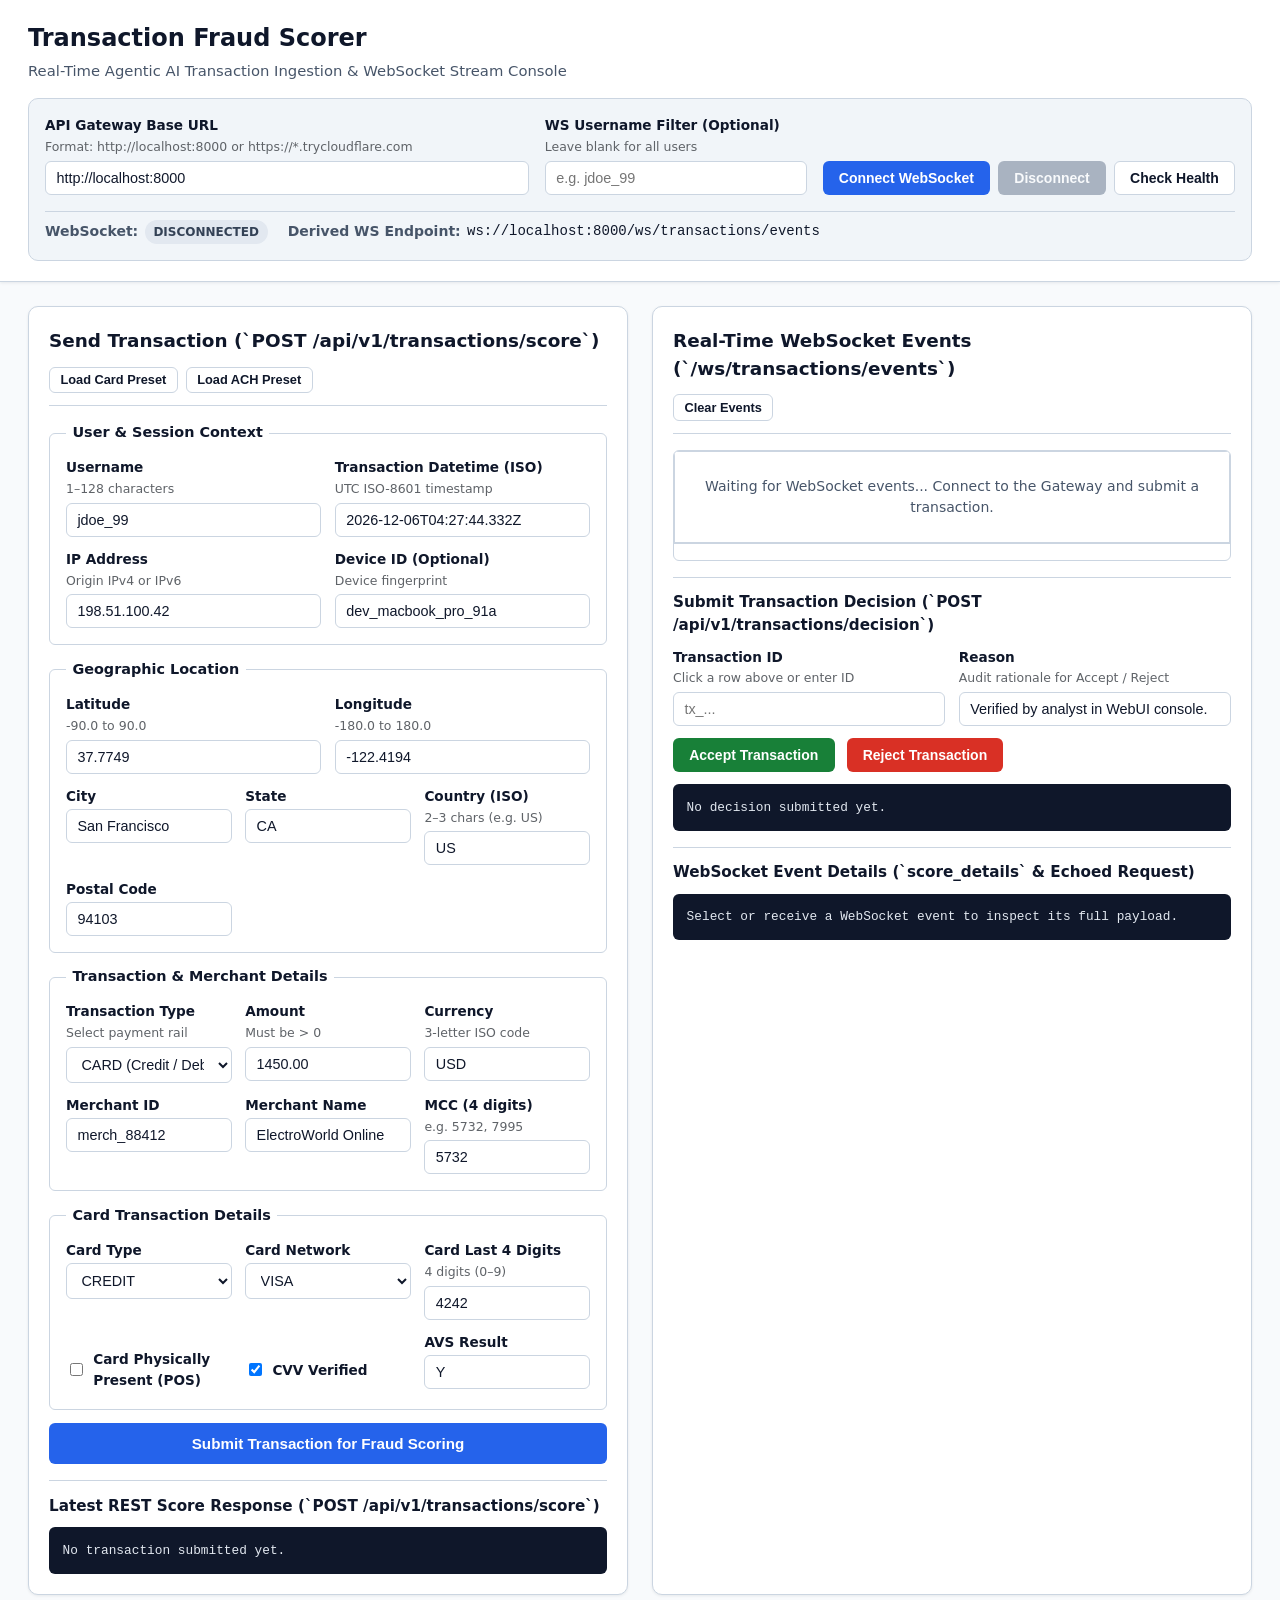
==== src/web_client/static/index.html @ 51cfb52d "Working WebUi" ====
<!DOCTYPE html>
<html lang="en">
<head>
  <meta charset="UTF-8">
  <meta name="viewport" content="width=device-width, initial-scale=1.0">
  <title>Transaction Fraud Scorer — Agentic AI Web Client</title>
  <link rel="stylesheet" href="styles.css">
</head>
<body>
  <header class="app-header">
    <div class="header-brand">
      <h1>Transaction Fraud Scorer</h1>
      <p class="subtitle">Real-Time Agentic AI Transaction Ingestion &amp; WebSocket Stream Console</p>
    </div>

    <section class="gateway-config-bar" aria-label="API Gateway Configuration">
      <div class="field config-url-field">
        <label for="gateway-url">API Gateway Base URL</label>
        <span id="gateway-url-hint" class="hint">Format: http://localhost:8000 or https://*.trycloudflare.com</span>
        <input
          type="url"
          id="gateway-url"
          name="gateway_url"
          required
          value="http://localhost:8000"
          placeholder="https://your-tunnel.trycloudflare.com"
          aria-describedby="gateway-url-hint"
          aria-errormessage="gateway-url-error"
        >
        <div id="gateway-url-error" class="error-msg">
          <span aria-hidden="true">❌</span> Please enter a valid http:// or https:// Gateway URL.
        </div>
      </div>

      <div class="field config-user-field">
        <label for="ws-username-filter">WS Username Filter (Optional)</label>
        <span id="ws-user-hint" class="hint">Leave blank for all users</span>
        <input
          type="text"
          id="ws-username-filter"
          name="ws_username_filter"
          placeholder="e.g. jdoe_99"
          aria-describedby="ws-user-hint"
        >
      </div>

      <div class="config-actions">
        <button type="button" id="btn-connect-ws" class="btn btn-primary">Connect WebSocket</button>
        <button type="button" id="btn-disconnect-ws" class="btn btn-secondary" disabled>Disconnect</button>
        <button type="button" id="btn-check-health" class="btn btn-outline">Check Health</button>
      </div>

      <div class="status-indicators">
        <div class="status-pill">
          <span class="status-label">WebSocket:</span>
          <span id="ws-status-badge" class="badge badge-neutral">Disconnected</span>
        </div>
        <div class="status-pill">
          <span class="status-label">Derived WS Endpoint:</span>
          <code id="derived-ws-url">ws://localhost:8000/ws/transactions/events</code>
        </div>
        <div id="health-status-text" class="health-status-text" aria-live="polite"></div>
      </div>
    </section>
  </header>

  <main class="main-grid">
    <!-- Left Column: REST Transaction Ingestion Form -->
    <section class="panel form-panel" aria-labelledby="ingest-heading">
      <div class="panel-header">
        <h2 id="ingest-heading">Send Transaction (`POST /api/v1/transactions/score`)</h2>
        <div class="preset-buttons">
          <button type="button" id="btn-preset-card" class="btn btn-sm btn-outline">Load Card Preset</button>
          <button type="button" id="btn-preset-ach" class="btn btn-sm btn-outline">Load ACH Preset</button>
        </div>
      </div>

      <form id="transaction-form">
        <fieldset class="fieldset-group">
          <legend>User &amp; Session Context</legend>
          <div class="form-row">
            <div class="field">
              <label for="tx-username">Username</label>
              <span id="tx-username-hint" class="hint">1–128 characters</span>
              <input
                type="text"
                id="tx-username"
                name="username"
                required
                minlength="1"
                maxlength="128"
                value="jdoe_99"
                aria-describedby="tx-username-hint"
                aria-errormessage="tx-username-error"
              >
              <div id="tx-username-error" class="error-msg">
                <span aria-hidden="true">❌</span> Username is required.
              </div>
            </div>

            <div class="field">
              <label for="tx-datetime">Transaction Datetime (ISO)</label>
              <span id="tx-datetime-hint" class="hint">UTC ISO-8601 timestamp</span>
              <input
                type="text"
                id="tx-datetime"
                name="datetime"
                required
                aria-describedby="tx-datetime-hint"
                aria-errormessage="tx-datetime-error"
              >
              <div id="tx-datetime-error" class="error-msg">
                <span aria-hidden="true">❌</span> Valid ISO datetime required.
              </div>
            </div>
          </div>

          <div class="form-row">
            <div class="field">
              <label for="tx-ip">IP Address</label>
              <span id="tx-ip-hint" class="hint">Origin IPv4 or IPv6</span>
              <input
                type="text"
                id="tx-ip"
                name="ip"
                required
                value="198.51.100.42"
                aria-describedby="tx-ip-hint"
                aria-errormessage="tx-ip-error"
              >
              <div id="tx-ip-error" class="error-msg">
                <span aria-hidden="true">❌</span> IP address is required.
              </div>
            </div>

            <div class="field">
              <label for="tx-device-id">Device ID (Optional)</label>
              <span id="tx-device-hint" class="hint">Device fingerprint</span>
              <input
                type="text"
                id="tx-device-id"
                name="device_id"
                value="dev_macbook_pro_91a"
                aria-describedby="tx-device-hint"
              >
            </div>
          </div>
        </fieldset>

        <fieldset class="fieldset-group">
          <legend>Geographic Location</legend>
          <div class="form-row">
            <div class="field">
              <label for="loc-latitude">Latitude</label>
              <span id="loc-lat-hint" class="hint">-90.0 to 90.0</span>
              <input
                type="number"
                id="loc-latitude"
                name="latitude"
                step="any"
                min="-90"
                max="90"
                required
                value="37.7749"
                aria-describedby="loc-lat-hint"
                aria-errormessage="loc-lat-error"
              >
              <div id="loc-lat-error" class="error-msg">
                <span aria-hidden="true">❌</span> Latitude must be between -90 and 90.
              </div>
            </div>

            <div class="field">
              <label for="loc-longitude">Longitude</label>
              <span id="loc-lon-hint" class="hint">-180.0 to 180.0</span>
              <input
                type="number"
                id="loc-longitude"
                name="longitude"
                step="any"
                min="-180"
                max="180"
                required
                value="-122.4194"
                aria-describedby="loc-lon-hint"
                aria-errormessage="loc-lon-error"
              >
              <div id="loc-lon-error" class="error-msg">
                <span aria-hidden="true">❌</span> Longitude must be between -180 and 180.
              </div>
            </div>
          </div>

          <div class="form-row">
            <div class="field">
              <label for="loc-city">City</label>
              <input type="text" id="loc-city" name="city" value="San Francisco">
            </div>
            <div class="field">
              <label for="loc-state">State</label>
              <input type="text" id="loc-state" name="state" value="CA">
            </div>
            <div class="field">
              <label for="loc-country">Country (ISO)</label>
              <span id="loc-country-hint" class="hint">2–3 chars (e.g. US)</span>
              <input
                type="text"
                id="loc-country"
                name="country"
                required
                minlength="2"
                maxlength="3"
                value="US"
                aria-describedby="loc-country-hint"
                aria-errormessage="loc-country-error"
              >
              <div id="loc-country-error" class="error-msg">
                <span aria-hidden="true">❌</span> 2–3 character country code required.
              </div>
            </div>
            <div class="field">
              <label for="loc-postal">Postal Code</label>
              <input type="text" id="loc-postal" name="postal_code" value="94103">
            </div>
          </div>
        </fieldset>

        <fieldset class="fieldset-group">
          <legend>Transaction &amp; Merchant Details</legend>
          <div class="form-row">
            <div class="field">
              <label for="tx-type">Transaction Type</label>
              <span id="tx-type-hint" class="hint">Select payment rail</span>
              <select id="tx-type" name="transaction_type" aria-describedby="tx-type-hint">
                <option value="CARD" selected>CARD (Credit / Debit / Prepaid)</option>
                <option value="ACH">ACH (Bank Transfer)</option>
              </select>
            </div>

            <div class="field">
              <label for="tx-amount">Amount</label>
              <span id="tx-amount-hint" class="hint">Must be &gt; 0</span>
              <input
                type="number"
                id="tx-amount"
                name="amount"
                step="0.01"
                min="0.01"
                required
                value="1450.00"
                aria-describedby="tx-amount-hint"
                aria-errormessage="tx-amount-error"
              >
              <div id="tx-amount-error" class="error-msg">
                <span aria-hidden="true">❌</span> Enter a positive transaction amount.
              </div>
            </div>

            <div class="field">
              <label for="tx-currency">Currency</label>
              <span id="tx-currency-hint" class="hint">3-letter ISO code</span>
              <input
                type="text"
                id="tx-currency"
                name="currency"
                required
                minlength="3"
                maxlength="3"
                value="USD"
                aria-describedby="tx-currency-hint"
                aria-errormessage="tx-currency-error"
              >
              <div id="tx-currency-error" class="error-msg">
                <span aria-hidden="true">❌</span> 3-letter currency code required.
              </div>
            </div>
          </div>

          <div class="form-row">
            <div class="field">
              <label for="merch-id">Merchant ID</label>
              <input type="text" id="merch-id" name="merchant_id" required value="merch_88412">
            </div>
            <div class="field">
              <label for="merch-name">Merchant Name</label>
              <input type="text" id="merch-name" name="merchant_name" required value="ElectroWorld Online">
            </div>
            <div class="field">
              <label for="merch-mcc">MCC (4 digits)</label>
              <span id="merch-mcc-hint" class="hint">e.g. 5732, 7995</span>
              <input
                type="text"
                id="merch-mcc"
                name="mcc"
                required
                pattern="[0-9]{4}"
                value="5732"
                aria-describedby="merch-mcc-hint"
                aria-errormessage="merch-mcc-error"
              >
              <div id="merch-mcc-error" class="error-msg">
                <span aria-hidden="true">❌</span> MCC must be exactly 4 digits.
              </div>
            </div>
          </div>
        </fieldset>

        <!-- Card Details Sub-Section -->
        <fieldset id="card-details-fieldset" class="fieldset-group rail-fieldset">
          <legend>Card Transaction Details</legend>
          <div class="form-row">
            <div class="field">
              <label for="card-type">Card Type</label>
              <select id="card-type" name="card_type">
                <option value="CREDIT" selected>CREDIT</option>
                <option value="DEBIT">DEBIT</option>
                <option value="PREPAID">PREPAID</option>
              </select>
            </div>
            <div class="field">
              <label for="card-network">Card Network</label>
              <select id="card-network" name="card_network">
                <option value="VISA" selected>VISA</option>
                <option value="MASTERCARD">MASTERCARD</option>
                <option value="AMEX">AMEX</option>
                <option value="DISCOVER">DISCOVER</option>
                <option value="OTHER">OTHER</option>
              </select>
            </div>
            <div class="field">
              <label for="card-last-four">Card Last 4 Digits</label>
              <span id="card-last4-hint" class="hint">4 digits (0–9)</span>
              <input
                type="text"
                id="card-last-four"
                name="card_last_four"
                pattern="[0-9]{4}"
                value="4242"
                aria-describedby="card-last4-hint"
                aria-errormessage="card-last4-error"
              >
              <div id="card-last4-error" class="error-msg">
                <span aria-hidden="true">❌</span> Must be 4 digits.
              </div>
            </div>
          </div>
          <div class="form-row">
            <div class="field checkbox-field">
              <label>
                <input type="checkbox" id="card-present" name="is_card_present">
                Card Physically Present (POS)
              </label>
            </div>
            <div class="field checkbox-field">
              <label>
                <input type="checkbox" id="card-cvv" name="cvv_verified" checked>
                CVV Verified
              </label>
            </div>
            <div class="field">
              <label for="card-avs">AVS Result</label>
              <input type="text" id="card-avs" name="avs_result" value="Y" maxlength="4">
            </div>
          </div>
        </fieldset>

        <!-- ACH Details Sub-Section -->
        <fieldset id="ach-details-fieldset" class="fieldset-group rail-fieldset hidden">
          <legend>ACH Bank Transfer Details</legend>
          <div class="form-row">
            <div class="field">
              <label for="ach-routing">ABA Routing Number</label>
              <span id="ach-routing-hint" class="hint">9 digits</span>
              <input
                type="text"
                id="ach-routing"
                name="routing_number"
                pattern="[0-9]{9}"
                value="021000021"
                aria-describedby="ach-routing-hint"
                aria-errormessage="ach-routing-error"
              >
              <div id="ach-routing-error" class="error-msg">
                <span aria-hidden="true">❌</span> Must be a 9-digit routing number.
              </div>
            </div>
            <div class="field">
              <label for="ach-last-four">Account Last 4 Digits</label>
              <span id="ach-last4-hint" class="hint">4 digits</span>
              <input
                type="text"
                id="ach-last-four"
                name="account_last_four"
                pattern="[0-9]{4}"
                value="9876"
                aria-describedby="ach-last4-hint"
                aria-errormessage="ach-last4-error"
              >
              <div id="ach-last4-error" class="error-msg">
                <span aria-hidden="true">❌</span> Must be 4 digits.
              </div>
            </div>
            <div class="field">
              <label for="ach-account-type">Account Type</label>
              <select id="ach-account-type" name="account_type">
                <option value="CHECKING" selected>CHECKING</option>
                <option value="SAVINGS">SAVINGS</option>
                <option value="BUSINESS">BUSINESS</option>
              </select>
            </div>
          </div>
          <div class="form-row">
            <div class="field">
              <label for="ach-sec-code">SEC Code</label>
              <select id="ach-sec-code" name="sec_code">
                <option value="WEB" selected>WEB</option>
                <option value="PPD">PPD</option>
                <option value="CCD">CCD</option>
                <option value="TEL">TEL</option>
              </select>
            </div>
            <div class="field">
              <label for="ach-direction">Direction</label>
              <select id="ach-direction" name="direction">
                <option value="DEBIT" selected>DEBIT</option>
                <option value="CREDIT">CREDIT</option>
              </select>
            </div>
            <div class="field">
              <label for="ach-bank-name">Bank Name</label>
              <input type="text" id="ach-bank-name" name="bank_name" value="Chase Bank">
            </div>
          </div>
        </fieldset>

        <div class="form-actions">
          <button type="submit" id="btn-submit-tx" class="btn btn-primary btn-lg">
            Submit Transaction for Fraud Scoring
          </button>
        </div>
      </form>

      <div class="rest-response-box">
        <h3>Latest REST Score Response (`POST /api/v1/transactions/score`)</h3>
        <pre id="rest-score-output" class="code-output">No transaction submitted yet.</pre>
      </div>
    </section>

    <!-- Right Column: Live WebSocket Event Feed & Analyst Decision Panel -->
    <section class="panel stream-panel" aria-labelledby="ws-stream-heading">
      <div class="panel-header">
        <h2 id="ws-stream-heading">Real-Time WebSocket Events (`/ws/transactions/events`)</h2>
        <button type="button" id="btn-clear-events" class="btn btn-sm btn-outline">Clear Events</button>
      </div>

      <div tabindex="0" role="region" aria-labelledby="ws-table-caption" class="table-wrapper">
        <table id="ws-events-table">
          <caption id="ws-table-caption" class="sr-only">Live transaction score events received over WebSocket</caption>
          <thead>
            <tr>
              <th>Transaction ID</th>
              <th>Username</th>
              <th>Amount</th>
              <th>Score</th>
              <th>Status</th>
              <th>Actions</th>
            </tr>
          </thead>
          <tbody id="ws-events-tbody">
            <tr id="ws-empty-row">
              <td colspan="6" class="empty-cell">
                Waiting for WebSocket events... Connect to the Gateway and submit a transaction.
              </td>
            </tr>
          </tbody>
        </table>
      </div>

      <!-- Analyst Decision Section (`POST /api/v1/transactions/decision`) -->
      <section class="decision-section" aria-labelledby="decision-heading">
        <h3 id="decision-heading">Submit Transaction Decision (`POST /api/v1/transactions/decision`)</h3>
        <form id="decision-form" class="decision-form">
          <div class="form-row">
            <div class="field">
              <label for="decision-tx-id">Transaction ID</label>
              <span id="decision-tx-hint" class="hint">Click a row above or enter ID</span>
              <input
                type="text"
                id="decision-tx-id"
                name="transaction_id"
                required
                placeholder="tx_..."
                aria-describedby="decision-tx-hint"
                aria-errormessage="decision-tx-error"
              >
              <div id="decision-tx-error" class="error-msg">
                <span aria-hidden="true">❌</span> Transaction ID is required.
              </div>
            </div>

            <div class="field">
              <label for="decision-reason">Reason</label>
              <span id="decision-reason-hint" class="hint">Audit rationale for Accept / Reject</span>
              <input
                type="text"
                id="decision-reason"
                name="reason"
                required
                value="Verified by analyst in WebUI console."
                aria-describedby="decision-reason-hint"
                aria-errormessage="decision-reason-error"
              >
              <div id="decision-reason-error" class="error-msg">
                <span aria-hidden="true">❌</span> Reason is required.
              </div>
            </div>
          </div>

          <div class="decision-buttons">
            <button type="button" id="btn-accept-tx" class="btn btn-success">Accept Transaction</button>
            <button type="button" id="btn-reject-tx" class="btn btn-danger">Reject Transaction</button>
          </div>
        </form>
        <pre id="decision-response-output" class="code-output">No decision submitted yet.</pre>
      </section>

      <!-- Selected Event Details Inspector -->
      <section class="inspector-section" aria-labelledby="inspector-heading">
        <h3 id="inspector-heading">WebSocket Event Details (`score_details` &amp; Echoed Request)</h3>
        <pre id="ws-event-inspector" class="code-output">Select or receive a WebSocket event to inspect its full payload.</pre>
      </section>
    </section>
  </main>

  <script src="app.js" defer></script>
</body>
</html>
---- src/web_client/static/styles.css ----
:root {
  --bg-page: #f8fafc;
  --bg-panel: #ffffff;
  --bg-code: #0f172a;
  --text-primary: #0f172a;
  --text-secondary: #475569;
  --text-muted: #5f6368;
  --border-color: #cbd5e1;
  --accent-primary: #2563eb;
  --accent-primary-hover: #1d4ed8;
  --color-success: #188038;
  --color-success-bg: #e6f4ea;
  --color-warning: #b06000;
  --color-warning-bg: #fef7e0;
  --color-danger: #d93025;
  --color-danger-bg: #fce8e6;
  --radius-sm: 6px;
  --radius-md: 10px;
  --shadow-sm: 0 1px 3px rgba(15, 23, 42, 0.08);
}

* {
  box-sizing: border-box;
}

body {
  margin: 0;
  font-family: system-ui, -apple-system, BlinkMacSystemFont, "Segoe UI", Roboto, sans-serif;
  background-color: var(--bg-page);
  color: var(--text-primary);
  line-height: 1.5;
}

.sr-only {
  position: absolute;
  width: 1px;
  height: 1px;
  padding: 0;
  margin: -1px;
  overflow: hidden;
  clip: rect(0, 0, 0, 0);
  border: 0;
}

.hidden {
  display: none !important;
}

/* Header & Gateway Config Bar */
.app-header {
  background: var(--bg-panel);
  border-bottom: 1px solid var(--border-color);
  padding: 1.25rem 1.75rem;
  box-shadow: var(--shadow-sm);
}

.header-brand h1 {
  margin: 0;
  font-size: 1.5rem;
  font-weight: 700;
}

.subtitle {
  margin: 0.25rem 0 1rem;
  color: var(--text-secondary);
  font-size: 0.925rem;
}

.gateway-config-bar {
  display: flex;
  flex-wrap: wrap;
  gap: 1rem;
  align-items: flex-end;
  padding: 1rem;
  background: #f1f5f9;
  border-radius: var(--radius-md);
  border: 1px solid var(--border-color);
}

.config-url-field {
  flex: 2 1 320px;
}

.config-user-field {
  flex: 1 1 180px;
}

.config-actions {
  display: flex;
  gap: 0.5rem;
  flex-wrap: wrap;
}

.status-indicators {
  width: 100%;
  display: flex;
  flex-wrap: wrap;
  gap: 1.25rem;
  align-items: center;
  padding-top: 0.5rem;
  border-top: 1px solid var(--border-color);
  font-size: 0.875rem;
}

.status-pill {
  display: flex;
  align-items: center;
  gap: 0.4rem;
}

.status-label {
  font-weight: 600;
  color: var(--text-secondary);
}

.health-status-text {
  color: var(--text-secondary);
  font-weight: 500;
}

/* Main Grid */
.main-grid {
  display: grid;
  grid-template-columns: repeat(auto-fit, minmax(460px, 1fr));
  gap: 1.5rem;
  padding: 1.5rem 1.75rem;
  max-width: 1680px;
  margin: 0 auto;
}

.panel {
  background: var(--bg-panel);
  border: 1px solid var(--border-color);
  border-radius: var(--radius-md);
  padding: 1.25rem;
  box-shadow: var(--shadow-sm);
  display: flex;
  flex-direction: column;
  gap: 1rem;
}

.panel-header {
  display: flex;
  justify-content: space-between;
  align-items: center;
  flex-wrap: wrap;
  gap: 0.75rem;
  border-bottom: 1px solid var(--border-color);
  padding-bottom: 0.75rem;
}

.panel-header h2 {
  margin: 0;
  font-size: 1.15rem;
}

.preset-buttons {
  display: flex;
  gap: 0.5rem;
}

/* Forms & Validation (:user-invalid / :user-valid) */
.fieldset-group {
  border: 1px solid var(--border-color);
  border-radius: var(--radius-sm);
  padding: 0.85rem 1rem 1rem;
  margin: 0 0 0.85rem;
}

.fieldset-group legend {
  font-weight: 600;
  font-size: 0.9rem;
  padding: 0 0.4rem;
  color: var(--text-primary);
}

.form-row {
  display: grid;
  grid-template-columns: repeat(auto-fit, minmax(150px, 1fr));
  gap: 0.85rem;
  margin-bottom: 0.75rem;
}

.form-row:last-child {
  margin-bottom: 0;
}

.field {
  display: flex;
  flex-direction: column;
}

.field label {
  font-weight: 600;
  font-size: 0.85rem;
  margin-bottom: 0.15rem;
}

.checkbox-field {
  justify-content: center;
  padding-top: 1.1rem;
}

.checkbox-field label {
  display: flex;
  align-items: center;
  gap: 0.45rem;
  cursor: pointer;
}

.hint {
  display: block;
  color: var(--text-muted);
  font-size: 0.78rem;
  margin-bottom: 0.25rem;
}

.error-msg {
  display: none;
  color: var(--color-danger);
  font-size: 0.8rem;
  margin-top: 0.25rem;
}

input[type="text"],
input[type="url"],
input[type="number"],
select {
  padding: 0.5rem 0.65rem;
  border: 1px solid var(--border-color);
  border-radius: var(--radius-sm);
  font-size: 0.9rem;
  background-color: #ffffff;
  color: var(--text-primary);
  transition: border-color 0.15s ease, background-color 0.15s ease;
}

input:focus,
select:focus {
  outline: 2px solid var(--accent-primary);
  outline-offset: 1px;
}

/* Post-interaction validation states per modern-web-guidance (validate-input-after-interaction) */
input:user-invalid,
input.user-invalid-fallback {
  border-color: var(--color-danger);
  background-color: var(--color-danger-bg);
}

input:user-invalid + .error-msg,
input.user-invalid-fallback + .error-msg {
  display: block;
}

input:user-valid,
input.user-valid-fallback {
  border-color: var(--color-success);
}

/* Buttons */
.btn {
  cursor: pointer;
  border-radius: var(--radius-sm);
  font-weight: 600;
  font-size: 0.875rem;
  padding: 0.5rem 0.95rem;
  border: 1px solid transparent;
  transition: background-color 0.15s ease, opacity 0.15s ease;
}

.btn:disabled {
  opacity: 0.5;
  cursor: not-allowed;
}

.btn-primary {
  background-color: var(--accent-primary);
  color: #ffffff;
}

.btn-primary:hover:not(:disabled) {
  background-color: var(--accent-primary-hover);
}

.btn-secondary {
  background-color: #64748b;
  color: #ffffff;
}

.btn-outline {
  background-color: #ffffff;
  border-color: var(--border-color);
  color: var(--text-primary);
}

.btn-outline:hover:not(:disabled) {
  background-color: #f1f5f9;
}

.btn-success {
  background-color: var(--color-success);
  color: #ffffff;
}

.btn-danger {
  background-color: var(--color-danger);
  color: #ffffff;
}

.btn-sm {
  padding: 0.3rem 0.65rem;
  font-size: 0.8rem;
}

.btn-lg {
  width: 100%;
  padding: 0.7rem 1.2rem;
  font-size: 0.95rem;
}

/* Badges */
.badge {
  display: inline-block;
  padding: 0.2rem 0.55rem;
  border-radius: 999px;
  font-size: 0.75rem;
  font-weight: 700;
  text-transform: uppercase;
}

.badge-neutral {
  background-color: #e2e8f0;
  color: #334155;
}

.badge-success {
  background-color: var(--color-success-bg);
  color: var(--color-success);
}

.badge-warning {
  background-color: var(--color-warning-bg);
  color: var(--color-warning);
}

.badge-danger {
  background-color: var(--color-danger-bg);
  color: var(--color-danger);
}

/* Responsive Sticky Table per modern-web-guidance (responsive-table) */
.table-wrapper {
  overflow: auto;
  max-inline-size: 100%;
  max-block-size: min(420px, 65vh);
  container-type: inline-size;
  border: 1px solid var(--border-color);
  border-radius: var(--radius-sm);
}

table {
  width: 100%;
  border-collapse: separate;
  border-spacing: 0;
  font-size: 0.875rem;
}

thead {
  position: sticky;
  inset-block-start: 0;
  z-index: 1;
  background: #f1f5f9;
}

th,
td {
  padding: 0.65rem 0.75rem;
  text-align: left;
  border-bottom: 1px solid var(--border-color);
}

tbody th {
  position: sticky;
  inset-inline-start: 0;
  background: #ffffff;
  font-family: monospace;
  font-weight: 600;
}

tbody tr:hover th,
tbody tr:hover td {
  background-color: #f8fafc;
}

.empty-cell {
  text-align: center;
  color: var(--text-secondary);
  padding: 1.5rem;
}

.row-actions {
  display: flex;
  gap: 0.35rem;
}

@container (width < 600px) {
  table,
  thead,
  tbody,
  tr,
  th,
  td {
    display: block;
  }

  thead {
    display: none;
  }

  tr {
    margin-block-end: 1rem;
    border: 1px solid var(--border-color);
  }

  tbody th {
    position: sticky;
    inset-block-start: 0;
    z-index: 2;
    background: #f1f5f9;
  }

  table {
    --label-2: "Username";
    --label-3: "Amount";
    --label-4: "Score";
    --label-5: "Status";
    --label-6: "Actions";
  }

  td:nth-child(2)::before {
    content: var(--label-2) ": ";
    font-weight: 600;
  }
  td:nth-child(3)::before {
    content: var(--label-3) ": ";
    font-weight: 600;
  }
  td:nth-child(4)::before {
    content: var(--label-4) ": ";
    font-weight: 600;
  }
  td:nth-child(5)::before {
    content: var(--label-5) ": ";
    font-weight: 600;
  }
  td:nth-child(6)::before {
    content: var(--label-6) ": ";
    font-weight: 600;
  }
}

/* Decision & Inspector Sections */
.decision-section,
.inspector-section,
.rest-response-box {
  border-top: 1px solid var(--border-color);
  padding-top: 0.85rem;
}

.decision-section h3,
.inspector-section h3,
.rest-response-box h3 {
  margin: 0 0 0.6rem;
  font-size: 0.95rem;
}

.decision-buttons {
  display: flex;
  gap: 0.75rem;
  margin-bottom: 0.75rem;
}

.code-output {
  background: var(--bg-code);
  color: #e2e8f0;
  padding: 0.85rem;
  border-radius: var(--radius-sm);
  font-family: ui-monospace, SFMono-Regular, Menlo, Monaco, Consolas, monospace;
  font-size: 0.8rem;
  overflow-x: auto;
  max-height: 240px;
  margin: 0;
}
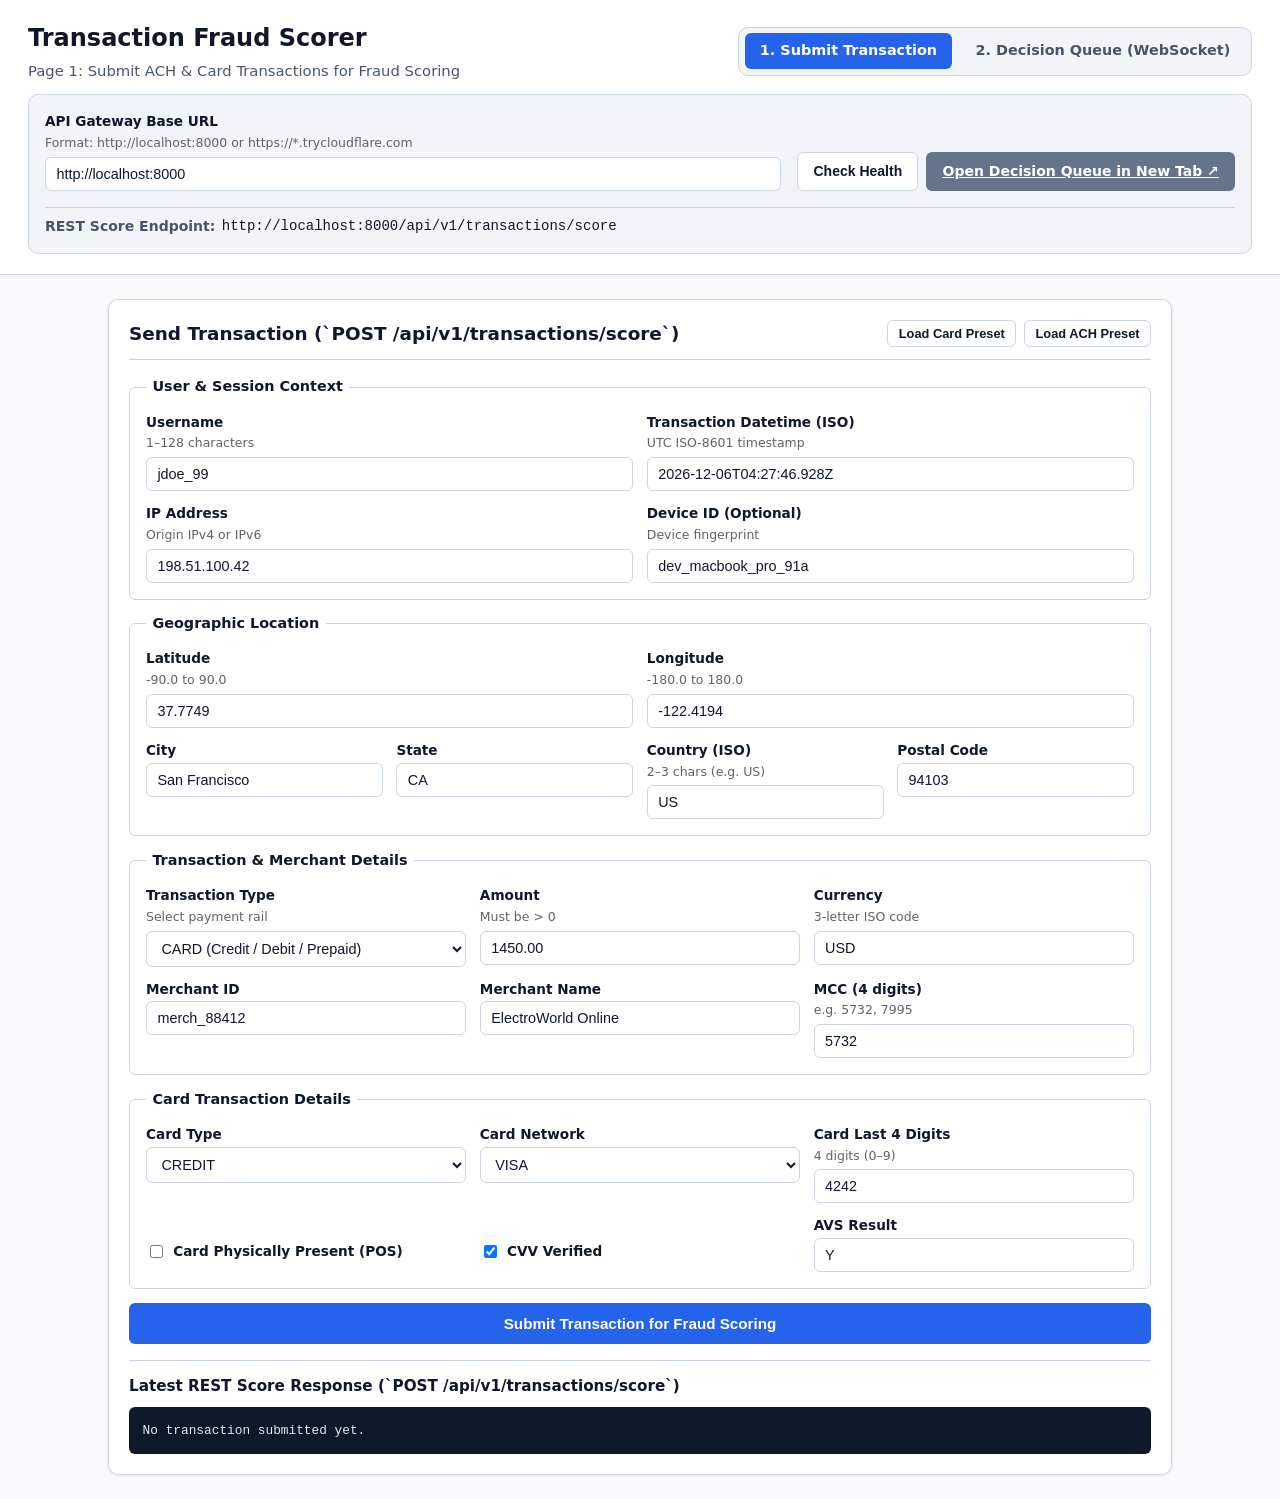
==== commit 610c88c8: "Updated Webclient with Stat/Stop script" ====
--- a/src/web_client/static/index.html
+++ b/src/web_client/static/index.html
@@ -3,14 +3,21 @@
 <head>
   <meta charset="UTF-8">
   <meta name="viewport" content="width=device-width, initial-scale=1.0">
-  <title>Transaction Fraud Scorer — Agentic AI Web Client</title>
+  <title>Submit Transaction — Transaction Fraud Scorer</title>
   <link rel="stylesheet" href="styles.css">
 </head>
 <body>
   <header class="app-header">
-    <div class="header-brand">
-      <h1>Transaction Fraud Scorer</h1>
-      <p class="subtitle">Real-Time Agentic AI Transaction Ingestion &amp; WebSocket Stream Console</p>
+    <div class="header-top-bar">
+      <div class="header-brand">
+        <h1>Transaction Fraud Scorer</h1>
+        <p class="subtitle">Page 1: Submit ACH &amp; Card Transactions for Fraud Scoring</p>
+      </div>
+
+      <nav class="app-nav" aria-label="Primary Navigation">
+        <a href="index.html" class="nav-link active" aria-current="page">1. Submit Transaction</a>
+        <a href="queue.html" class="nav-link">2. Decision Queue (WebSocket)</a>
+      </nav>
     </div>
 
     <section class="gateway-config-bar" aria-label="API Gateway Configuration">
@@ -32,40 +39,24 @@
         </div>
       </div>
 
-      <div class="field config-user-field">
-        <label for="ws-username-filter">WS Username Filter (Optional)</label>
-        <span id="ws-user-hint" class="hint">Leave blank for all users</span>
-        <input
-          type="text"
-          id="ws-username-filter"
-          name="ws_username_filter"
-          placeholder="e.g. jdoe_99"
-          aria-describedby="ws-user-hint"
-        >
-      </div>
-
       <div class="config-actions">
-        <button type="button" id="btn-connect-ws" class="btn btn-primary">Connect WebSocket</button>
-        <button type="button" id="btn-disconnect-ws" class="btn btn-secondary" disabled>Disconnect</button>
         <button type="button" id="btn-check-health" class="btn btn-outline">Check Health</button>
+        <a href="queue.html" target="_blank" rel="noopener" class="btn btn-secondary">
+          Open Decision Queue in New Tab ↗
+        </a>
       </div>
 
       <div class="status-indicators">
         <div class="status-pill">
-          <span class="status-label">WebSocket:</span>
-          <span id="ws-status-badge" class="badge badge-neutral">Disconnected</span>
-        </div>
-        <div class="status-pill">
-          <span class="status-label">Derived WS Endpoint:</span>
-          <code id="derived-ws-url">ws://localhost:8000/ws/transactions/events</code>
+          <span class="status-label">REST Score Endpoint:</span>
+          <code id="derived-score-url">http://localhost:8000/api/v1/transactions/score</code>
         </div>
         <div id="health-status-text" class="health-status-text" aria-live="polite"></div>
       </div>
     </section>
   </header>
 
-  <main class="main-grid">
-    <!-- Left Column: REST Transaction Ingestion Form -->
+  <main class="single-page-container">
     <section class="panel form-panel" aria-labelledby="ingest-heading">
       <div class="panel-header">
         <h2 id="ingest-heading">Send Transaction (`POST /api/v1/transactions/score`)</h2>
@@ -445,91 +436,6 @@
         <pre id="rest-score-output" class="code-output">No transaction submitted yet.</pre>
       </div>
     </section>
-
-    <!-- Right Column: Live WebSocket Event Feed & Analyst Decision Panel -->
-    <section class="panel stream-panel" aria-labelledby="ws-stream-heading">
-      <div class="panel-header">
-        <h2 id="ws-stream-heading">Real-Time WebSocket Events (`/ws/transactions/events`)</h2>
-        <button type="button" id="btn-clear-events" class="btn btn-sm btn-outline">Clear Events</button>
-      </div>
-
-      <div tabindex="0" role="region" aria-labelledby="ws-table-caption" class="table-wrapper">
-        <table id="ws-events-table">
-          <caption id="ws-table-caption" class="sr-only">Live transaction score events received over WebSocket</caption>
-          <thead>
-            <tr>
-              <th>Transaction ID</th>
-              <th>Username</th>
-              <th>Amount</th>
-              <th>Score</th>
-              <th>Status</th>
-              <th>Actions</th>
-            </tr>
-          </thead>
-          <tbody id="ws-events-tbody">
-            <tr id="ws-empty-row">
-              <td colspan="6" class="empty-cell">
-                Waiting for WebSocket events... Connect to the Gateway and submit a transaction.
-              </td>
-            </tr>
-          </tbody>
-        </table>
-      </div>
-
-      <!-- Analyst Decision Section (`POST /api/v1/transactions/decision`) -->
-      <section class="decision-section" aria-labelledby="decision-heading">
-        <h3 id="decision-heading">Submit Transaction Decision (`POST /api/v1/transactions/decision`)</h3>
-        <form id="decision-form" class="decision-form">
-          <div class="form-row">
-            <div class="field">
-              <label for="decision-tx-id">Transaction ID</label>
-              <span id="decision-tx-hint" class="hint">Click a row above or enter ID</span>
-              <input
-                type="text"
-                id="decision-tx-id"
-                name="transaction_id"
-                required
-                placeholder="tx_..."
-                aria-describedby="decision-tx-hint"
-                aria-errormessage="decision-tx-error"
-              >
-              <div id="decision-tx-error" class="error-msg">
-                <span aria-hidden="true">❌</span> Transaction ID is required.
-              </div>
-            </div>
-
-            <div class="field">
-              <label for="decision-reason">Reason</label>
-              <span id="decision-reason-hint" class="hint">Audit rationale for Accept / Reject</span>
-              <input
-                type="text"
-                id="decision-reason"
-                name="reason"
-                required
-                value="Verified by analyst in WebUI console."
-                aria-describedby="decision-reason-hint"
-                aria-errormessage="decision-reason-error"
-              >
-              <div id="decision-reason-error" class="error-msg">
-                <span aria-hidden="true">❌</span> Reason is required.
-              </div>
-            </div>
-          </div>
-
-          <div class="decision-buttons">
-            <button type="button" id="btn-accept-tx" class="btn btn-success">Accept Transaction</button>
-            <button type="button" id="btn-reject-tx" class="btn btn-danger">Reject Transaction</button>
-          </div>
-        </form>
-        <pre id="decision-response-output" class="code-output">No decision submitted yet.</pre>
-      </section>
-
-      <!-- Selected Event Details Inspector -->
-      <section class="inspector-section" aria-labelledby="inspector-heading">
-        <h3 id="inspector-heading">WebSocket Event Details (`score_details` &amp; Echoed Request)</h3>
-        <pre id="ws-event-inspector" class="code-output">Select or receive a WebSocket event to inspect its full payload.</pre>
-      </section>
-    </section>
   </main>
 
   <script src="app.js" defer></script>
--- a/src/web_client/static/styles.css
+++ b/src/web_client/static/styles.css
@@ -54,6 +54,15 @@
   box-shadow: var(--shadow-sm);
 }
 
+.header-top-bar {
+  display: flex;
+  justify-content: space-between;
+  align-items: center;
+  flex-wrap: wrap;
+  gap: 1rem;
+  margin-bottom: 0.75rem;
+}
+
 .header-brand h1 {
   margin: 0;
   font-size: 1.5rem;
@@ -61,9 +70,38 @@
 }
 
 .subtitle {
-  margin: 0.25rem 0 1rem;
+  margin: 0.25rem 0 0;
   color: var(--text-secondary);
   font-size: 0.925rem;
+}
+
+.app-nav {
+  display: flex;
+  gap: 0.5rem;
+  background: #f1f5f9;
+  padding: 0.35rem;
+  border-radius: var(--radius-md);
+  border: 1px solid var(--border-color);
+}
+
+.nav-link {
+  text-decoration: none;
+  color: var(--text-secondary);
+  font-weight: 600;
+  font-size: 0.9rem;
+  padding: 0.45rem 0.95rem;
+  border-radius: var(--radius-sm);
+  transition: background-color 0.15s ease, color 0.15s ease;
+}
+
+.nav-link:hover {
+  color: var(--text-primary);
+  background: #e2e8f0;
+}
+
+.nav-link.active {
+  background: var(--accent-primary);
+  color: #ffffff;
 }
 
 .gateway-config-bar {
@@ -118,7 +156,7 @@
   font-weight: 500;
 }
 
-/* Main Grid */
+/* Main Layout Containers */
 .main-grid {
   display: grid;
   grid-template-columns: repeat(auto-fit, minmax(460px, 1fr));
@@ -126,6 +164,12 @@
   padding: 1.5rem 1.75rem;
   max-width: 1680px;
   margin: 0 auto;
+}
+
+.single-page-container {
+  max-width: 1120px;
+  margin: 0 auto;
+  padding: 1.5rem 1.75rem;
 }
 
 .panel {
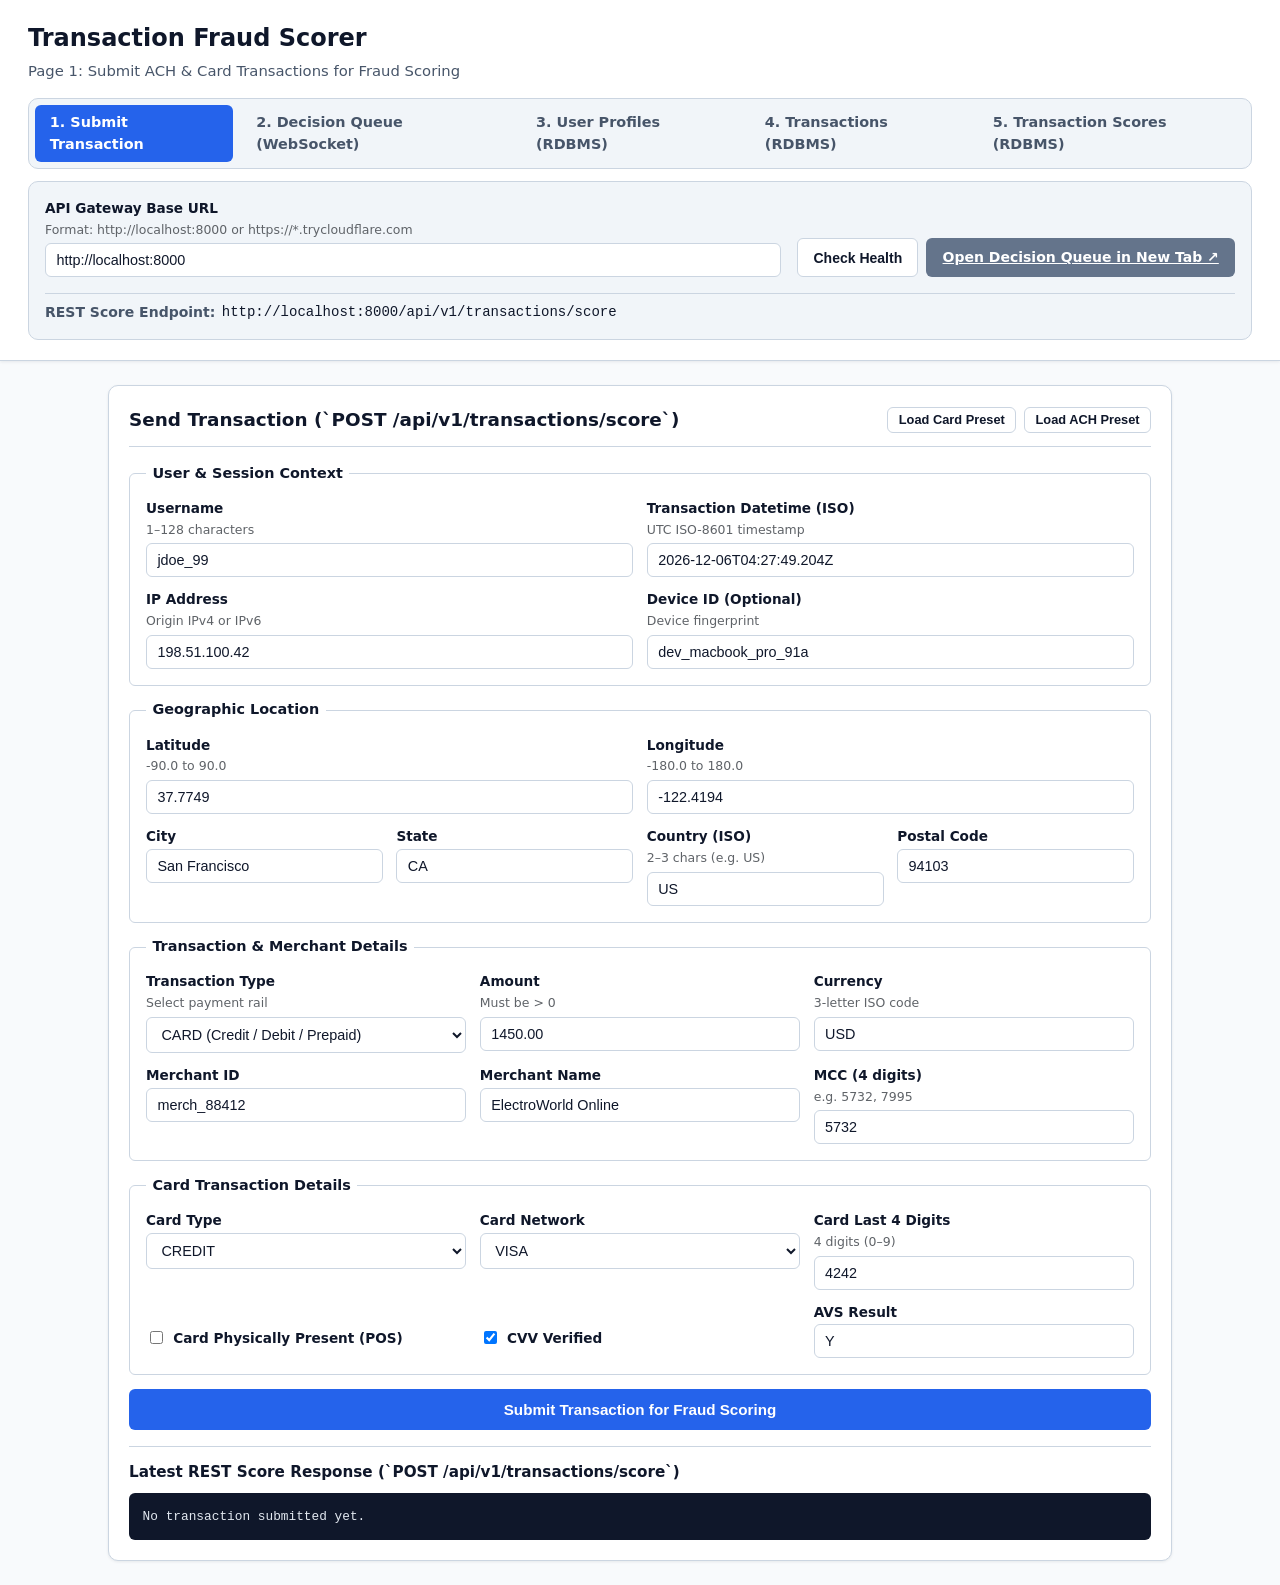
==== commit 51c604dc: "Webclient for DB and Seed" ====
--- a/src/web_client/static/index.html
+++ b/src/web_client/static/index.html
@@ -17,6 +17,9 @@
       <nav class="app-nav" aria-label="Primary Navigation">
         <a href="index.html" class="nav-link active" aria-current="page">1. Submit Transaction</a>
         <a href="queue.html" class="nav-link">2. Decision Queue (WebSocket)</a>
+        <a href="users.html" class="nav-link">3. User Profiles (RDBMS)</a>
+        <a href="transactions.html" class="nav-link">4. Transactions (RDBMS)</a>
+        <a href="scores.html" class="nav-link">5. Transaction Scores (RDBMS)</a>
       </nav>
     </div>
 
--- a/src/web_client/static/styles.css
+++ b/src/web_client/static/styles.css
@@ -181,6 +181,41 @@
   display: flex;
   flex-direction: column;
   gap: 1rem;
+  /* Containment boundary per modern-web-guidance (interactions-in-complex-layouts) */
+  content-visibility: auto;
+  contain-intrinsic-size: auto 300px auto 500px;
+}
+
+@supports not (content-visibility: auto) {
+  .panel {
+    contain: layout style paint;
+  }
+}
+
+.pagination-bar {
+  display: flex;
+  align-items: center;
+  flex-wrap: wrap;
+  gap: 0.85rem;
+}
+
+.pagination-size {
+  display: flex;
+  align-items: center;
+  gap: 0.4rem;
+  font-size: 0.85rem;
+  color: var(--text-secondary);
+}
+
+.pagination-info {
+  font-size: 0.85rem;
+  font-weight: 600;
+  color: var(--text-secondary);
+}
+
+.pagination-controls {
+  display: flex;
+  gap: 0.4rem;
 }
 
 .panel-header {
@@ -482,6 +517,36 @@
     --label-6: "Actions";
   }
 
+  table.rdbms-users-table {
+    --label-2: "Created Date";
+    --label-3: "Address";
+    --label-4: "City";
+    --label-5: "State";
+    --label-6: "Country";
+    --label-7: "Postal Code";
+    --label-8: "Actions";
+  }
+
+  table.rdbms-transactions-table {
+    --label-2: "Username";
+    --label-3: "Type";
+    --label-4: "Amount";
+    --label-5: "Merchant";
+    --label-6: "Location";
+    --label-7: "Status";
+    --label-8: "Actions";
+  }
+
+  table.rdbms-scores-table {
+    --label-2: "Assessment ID";
+    --label-3: "Score";
+    --label-4: "Approval Status";
+    --label-5: "Decision Accepted";
+    --label-6: "Decision Reason";
+    --label-7: "Evaluated At";
+    --label-8: "Actions";
+  }
+
   td:nth-child(2)::before {
     content: var(--label-2) ": ";
     font-weight: 600;
@@ -500,6 +565,14 @@
   }
   td:nth-child(6)::before {
     content: var(--label-6) ": ";
+    font-weight: 600;
+  }
+  td:nth-child(7)::before {
+    content: var(--label-7) ": ";
+    font-weight: 600;
+  }
+  td:nth-child(8)::before {
+    content: var(--label-8) ": ";
     font-weight: 600;
   }
 }
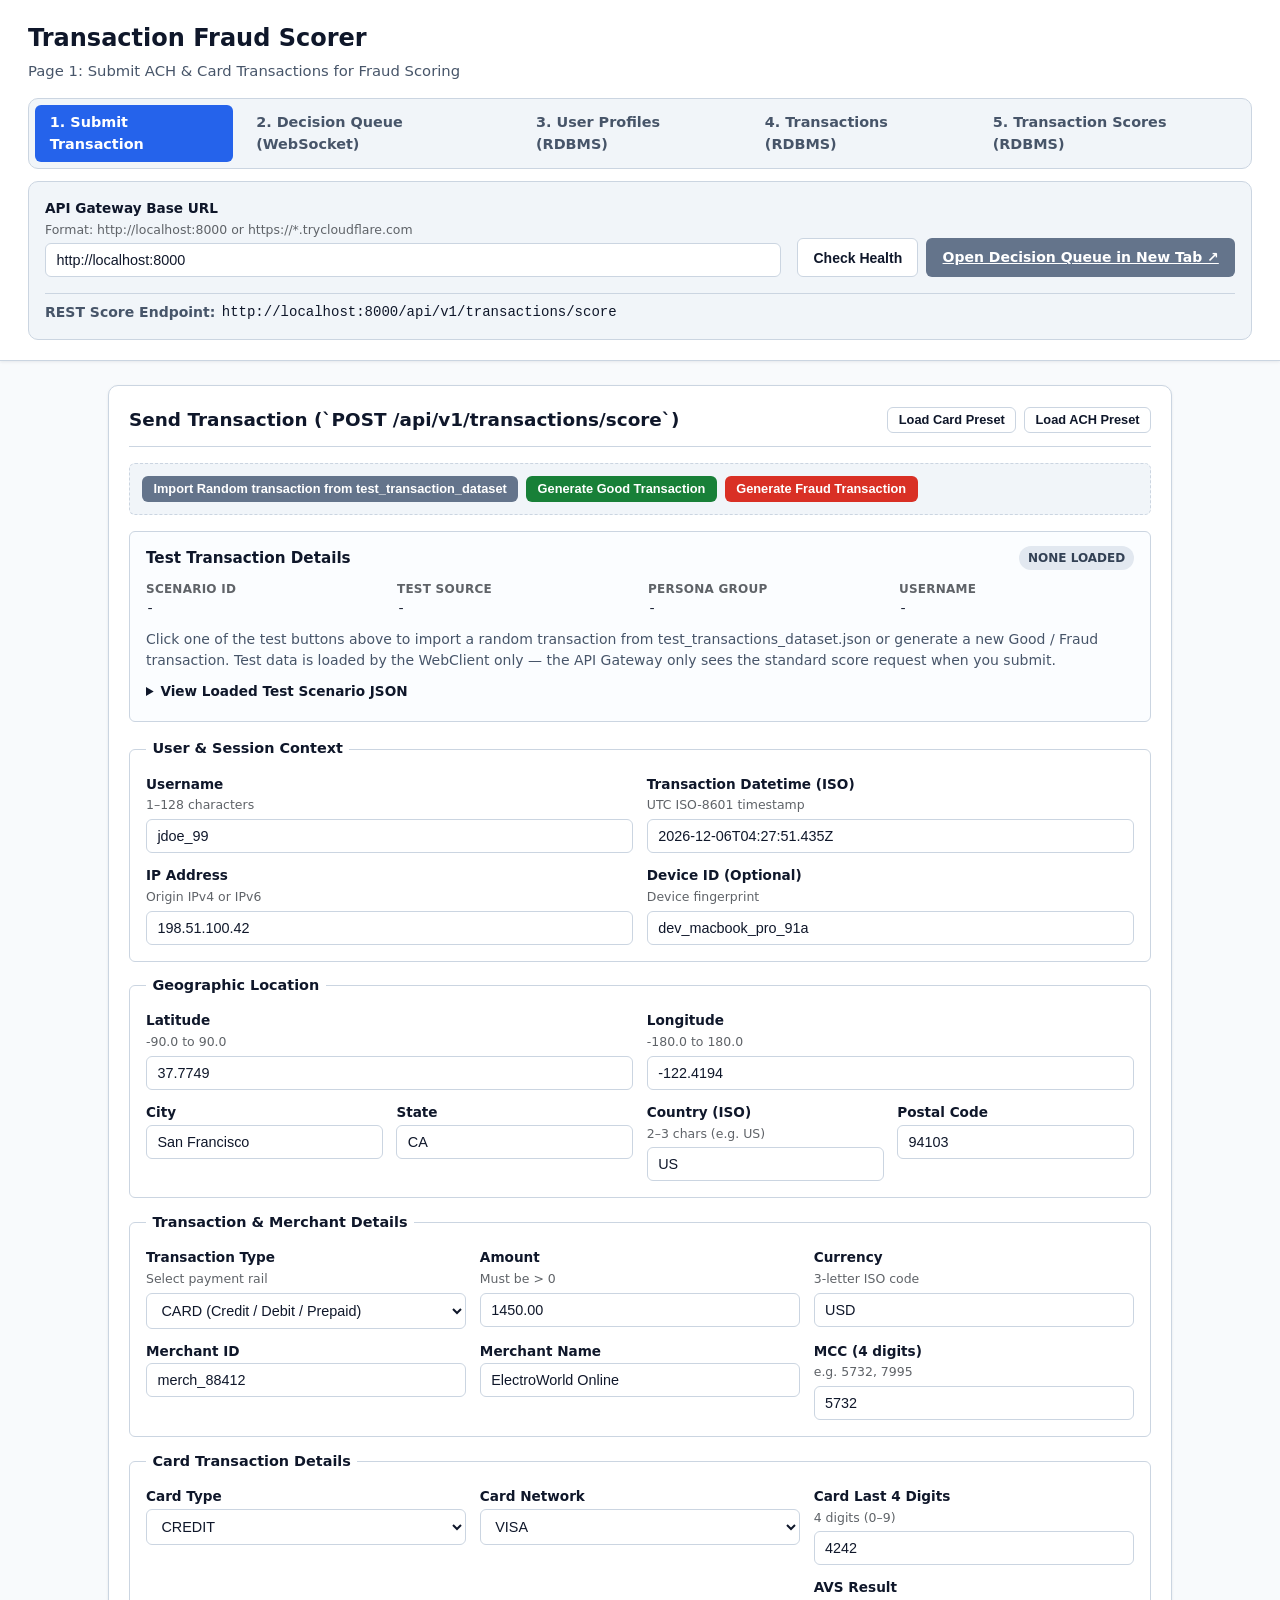
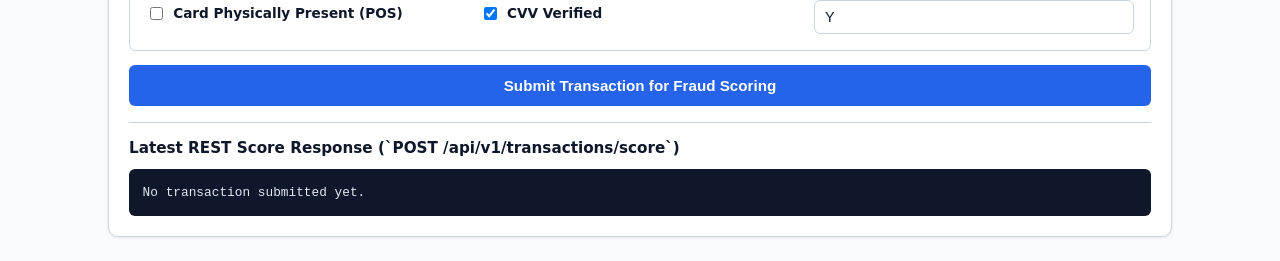
==== commit ea66b27b: "Webclient for Manual Test" ====
--- a/src/web_client/static/index.html
+++ b/src/web_client/static/index.html
@@ -69,6 +69,52 @@
         </div>
       </div>
 
+      <div class="test-dataset-actions" role="group" aria-label="Manual Test Transaction Loaders">
+        <button type="button" id="btn-import-random-test" class="btn btn-sm btn-secondary">
+          Import Random transaction from test_transaction_dataset
+        </button>
+        <button type="button" id="btn-generate-good-tx" class="btn btn-sm btn-success">
+          Generate Good Transaction
+        </button>
+        <button type="button" id="btn-generate-fraud-tx" class="btn btn-sm btn-danger">
+          Generate Fraud Transaction
+        </button>
+      </div>
+
+      <section id="test-transaction-details-section" class="test-details-card" aria-labelledby="test-details-heading" aria-live="polite">
+        <div class="test-details-header">
+          <h3 id="test-details-heading">Test Transaction Details</h3>
+          <span id="test-detail-profile" class="badge badge-neutral">None Loaded</span>
+        </div>
+        <dl class="test-details-grid">
+          <div class="test-detail-item">
+            <dt>Scenario ID</dt>
+            <dd id="test-detail-scenario-id">-</dd>
+          </div>
+          <div class="test-detail-item">
+            <dt>Test Source</dt>
+            <dd id="test-detail-source">-</dd>
+          </div>
+          <div class="test-detail-item">
+            <dt>Persona Group</dt>
+            <dd id="test-detail-persona">-</dd>
+          </div>
+          <div class="test-detail-item">
+            <dt>Username</dt>
+            <dd id="test-detail-username">-</dd>
+          </div>
+        </dl>
+        <p id="test-detail-description" class="test-detail-description">
+          Click one of the test buttons above to import a random transaction from test_transactions_dataset.json
+          or generate a new Good / Fraud transaction. Test data is loaded by the WebClient only — the API Gateway
+          only sees the standard score request when you submit.
+        </p>
+        <details class="test-detail-json-details">
+          <summary>View Loaded Test Scenario JSON</summary>
+          <pre id="test-detail-json" class="code-output">No test transaction loaded yet.</pre>
+        </details>
+      </section>
+
       <form id="transaction-form">
         <fieldset class="fieldset-group">
           <legend>User &amp; Session Context</legend>
@@ -84,6 +130,9 @@
                 minlength="1"
                 maxlength="128"
                 value="jdoe_99"
+                autocorrect="off"
+                autocapitalize="off"
+                spellcheck="false"
                 aria-describedby="tx-username-hint"
                 aria-errormessage="tx-username-error"
               >
@@ -119,6 +168,9 @@
                 name="ip"
                 required
                 value="198.51.100.42"
+                autocorrect="off"
+                autocapitalize="off"
+                spellcheck="false"
                 aria-describedby="tx-ip-hint"
                 aria-errormessage="tx-ip-error"
               >
@@ -135,6 +187,9 @@
                 id="tx-device-id"
                 name="device_id"
                 value="dev_macbook_pro_91a"
+                autocorrect="off"
+                autocapitalize="off"
+                spellcheck="false"
                 aria-describedby="tx-device-hint"
               >
             </div>
@@ -273,7 +328,7 @@
           <div class="form-row">
             <div class="field">
               <label for="merch-id">Merchant ID</label>
-              <input type="text" id="merch-id" name="merchant_id" required value="merch_88412">
+              <input type="text" id="merch-id" name="merchant_id" required value="merch_88412" autocorrect="off" autocapitalize="off" spellcheck="false">
             </div>
             <div class="field">
               <label for="merch-name">Merchant Name</label>
--- a/src/web_client/static/styles.css
+++ b/src/web_client/static/styles.css
@@ -609,3 +609,70 @@
   max-height: 240px;
   margin: 0;
 }
+
+
+/* PRD-012: Manual Test Transaction Loaders & Test Details (index.html) */
+.test-dataset-actions {
+  display: flex;
+  flex-wrap: wrap;
+  gap: 0.5rem;
+  padding: 0.75rem;
+  background: #f1f5f9;
+  border: 1px dashed var(--border-color);
+  border-radius: var(--radius-sm);
+}
+
+.test-details-card {
+  border: 1px solid var(--border-color);
+  border-radius: var(--radius-sm);
+  padding: 0.85rem 1rem;
+  background: #fbfdff;
+}
+
+.test-details-header {
+  display: flex;
+  justify-content: space-between;
+  align-items: center;
+  gap: 0.75rem;
+  margin-bottom: 0.6rem;
+}
+
+.test-details-header h3 {
+  margin: 0;
+  font-size: 0.95rem;
+}
+
+.test-details-grid {
+  display: grid;
+  grid-template-columns: repeat(auto-fit, minmax(180px, 1fr));
+  gap: 0.6rem 1rem;
+  margin: 0 0 0.6rem;
+}
+
+.test-detail-item dt {
+  font-size: 0.75rem;
+  font-weight: 600;
+  color: var(--text-muted);
+  text-transform: uppercase;
+  letter-spacing: 0.02em;
+}
+
+.test-detail-item dd {
+  margin: 0.1rem 0 0;
+  font-family: ui-monospace, SFMono-Regular, Menlo, Monaco, Consolas, monospace;
+  font-size: 0.85rem;
+  overflow-wrap: anywhere;
+}
+
+.test-detail-description {
+  margin: 0 0 0.6rem;
+  font-size: 0.875rem;
+  color: var(--text-secondary);
+}
+
+.test-detail-json-details summary {
+  cursor: pointer;
+  font-size: 0.85rem;
+  font-weight: 600;
+  margin-bottom: 0.4rem;
+}
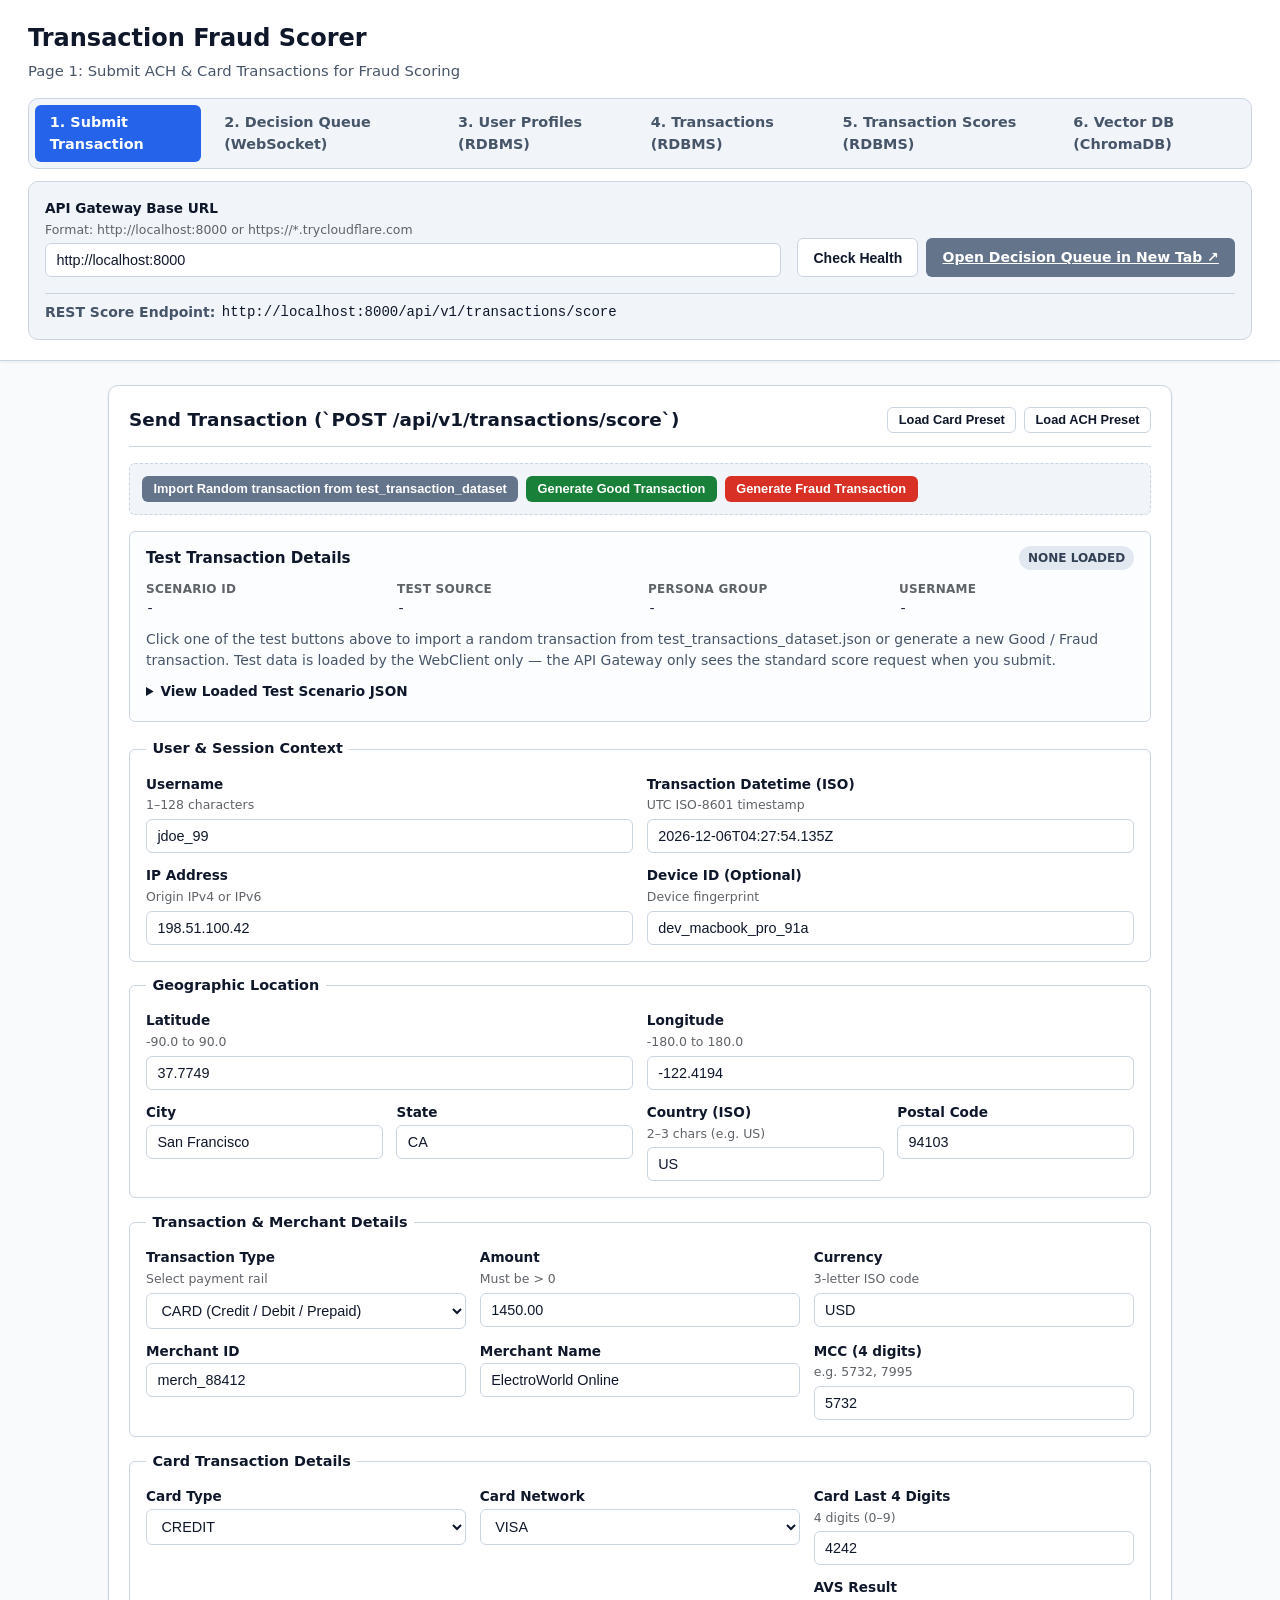
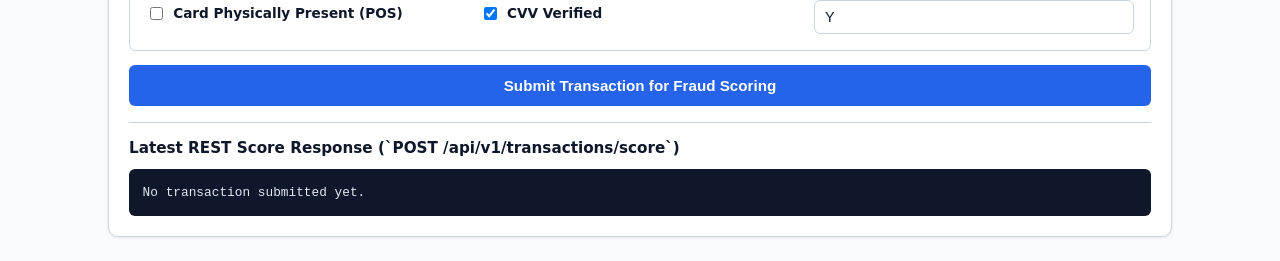
==== commit 9924e15d: "adding chromadb to api gateway and webclient" ====
--- a/src/web_client/static/index.html
+++ b/src/web_client/static/index.html
@@ -20,6 +20,7 @@
         <a href="users.html" class="nav-link">3. User Profiles (RDBMS)</a>
         <a href="transactions.html" class="nav-link">4. Transactions (RDBMS)</a>
         <a href="scores.html" class="nav-link">5. Transaction Scores (RDBMS)</a>
+        <a href="vectordb.html" class="nav-link">6. Vector DB (ChromaDB)</a>
       </nav>
     </div>
 
--- a/src/web_client/static/styles.css
+++ b/src/web_client/static/styles.css
@@ -676,3 +676,148 @@
   font-weight: 600;
   margin-bottom: 0.4rem;
 }
+
+/* Vector DB (ChromaDB) Page Styles */
+.vector-stats-grid {
+  display: grid;
+  grid-template-columns: repeat(auto-fit, minmax(200px, 1fr));
+  gap: 1rem;
+  margin-top: 0.5rem;
+}
+
+.vector-stat-card {
+  padding: 0.9rem 1rem;
+  background-color: var(--bg-surface-muted);
+  border: 1px solid var(--border-color);
+  border-radius: var(--radius-sm);
+  display: flex;
+  flex-direction: column;
+  gap: 0.3rem;
+}
+
+.vector-stat-label {
+  font-size: 0.75rem;
+  font-weight: 600;
+  text-transform: uppercase;
+  letter-spacing: 0.03em;
+  color: var(--text-muted);
+}
+
+.vector-stat-value {
+  font-size: 1.15rem;
+  font-weight: 700;
+  color: var(--text-primary);
+  font-family: ui-monospace, SFMono-Regular, Menlo, Monaco, Consolas, monospace;
+}
+
+.vector-workspace-grid {
+  display: grid;
+  grid-template-columns: 1.25fr 1fr;
+  gap: 1.25rem;
+  align-items: start;
+}
+
+@media (max-width: 1024px) {
+  .vector-workspace-grid {
+    grid-template-columns: 1fr;
+  }
+}
+
+.radio-group-fieldset {
+  border: 1px solid var(--border-color);
+  border-radius: var(--radius-sm);
+  padding: 0.5rem 0.75rem 0.65rem;
+  margin: 0;
+  background-color: var(--bg-surface);
+}
+
+.radio-group-fieldset legend {
+  font-size: 0.875rem;
+  font-weight: 600;
+  padding: 0 0.3rem;
+  color: var(--text-primary);
+}
+
+.radio-options-row {
+  display: flex;
+  flex-wrap: wrap;
+  gap: 0.75rem;
+  margin-top: 0.35rem;
+}
+
+.radio-option-label {
+  display: inline-flex;
+  align-items: center;
+  gap: 0.4rem;
+  font-size: 0.875rem;
+  font-weight: 500;
+  cursor: pointer;
+  padding: 0.25rem 0.5rem;
+  border-radius: var(--radius-sm);
+  border: 1px solid var(--border-color);
+  background-color: var(--bg-surface-muted);
+}
+
+.radio-option-label input[type="radio"] {
+  margin: 0;
+  cursor: pointer;
+}
+
+.vector-results-list {
+  display: flex;
+  flex-direction: column;
+  gap: 0.9rem;
+  margin-top: 0.5rem;
+}
+
+.vector-result-card {
+  border: 1px solid var(--border-color);
+  border-radius: var(--radius-sm);
+  padding: 1rem;
+  background-color: var(--bg-surface-muted);
+  display: flex;
+  flex-direction: column;
+  gap: 0.55rem;
+}
+
+.vector-result-header {
+  display: flex;
+  justify-content: space-between;
+  align-items: flex-start;
+  flex-wrap: wrap;
+  gap: 0.5rem;
+}
+
+.vector-result-badges {
+  display: flex;
+  flex-wrap: wrap;
+  gap: 0.4rem;
+  align-items: center;
+}
+
+.vector-result-title {
+  margin: 0;
+  font-size: 1rem;
+  font-weight: 600;
+  color: var(--text-primary);
+}
+
+.vector-result-text {
+  margin: 0;
+  font-size: 0.875rem;
+  line-height: 1.55;
+  color: var(--text-secondary);
+  white-space: pre-wrap;
+  background-color: var(--bg-surface);
+  padding: 0.75rem;
+  border-radius: var(--radius-sm);
+  border: 1px solid var(--border-color);
+}
+
+.vector-result-meta summary {
+  cursor: pointer;
+  font-size: 0.8rem;
+  font-weight: 600;
+  color: var(--text-muted);
+}
+
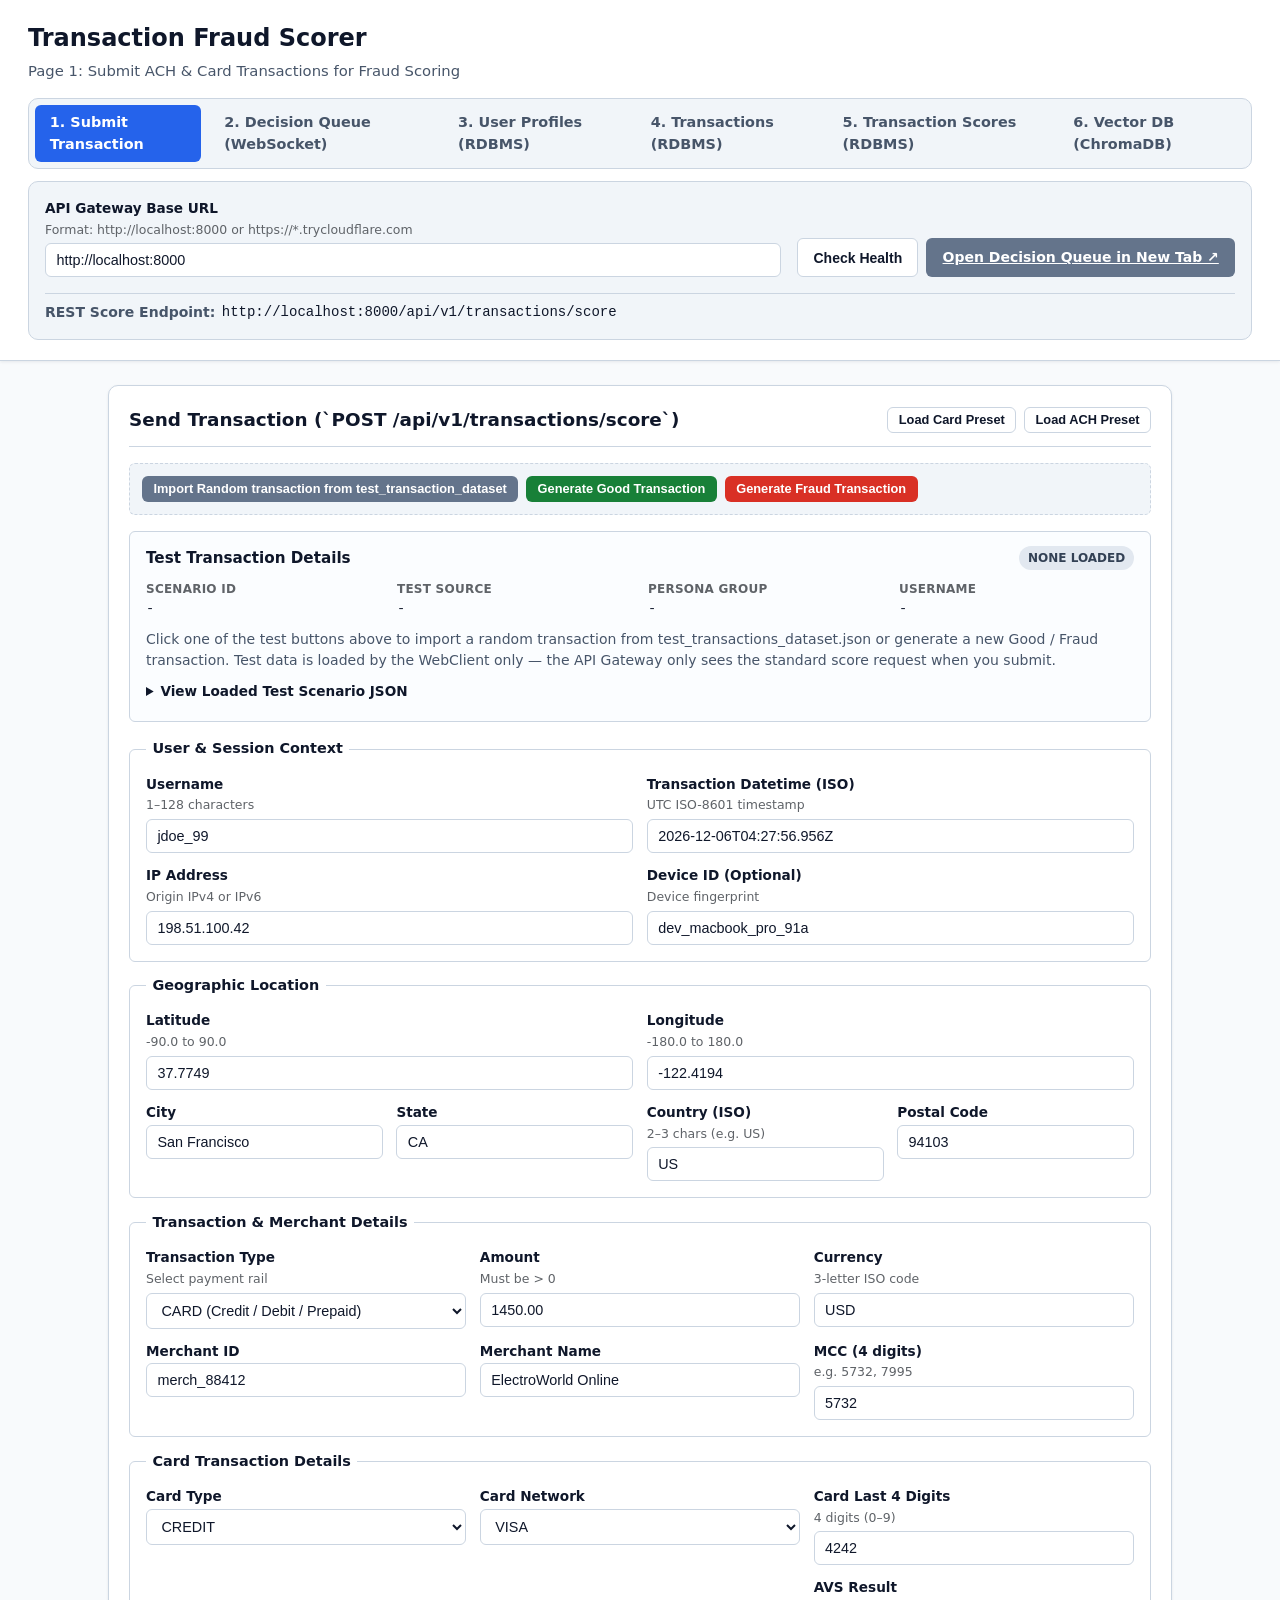
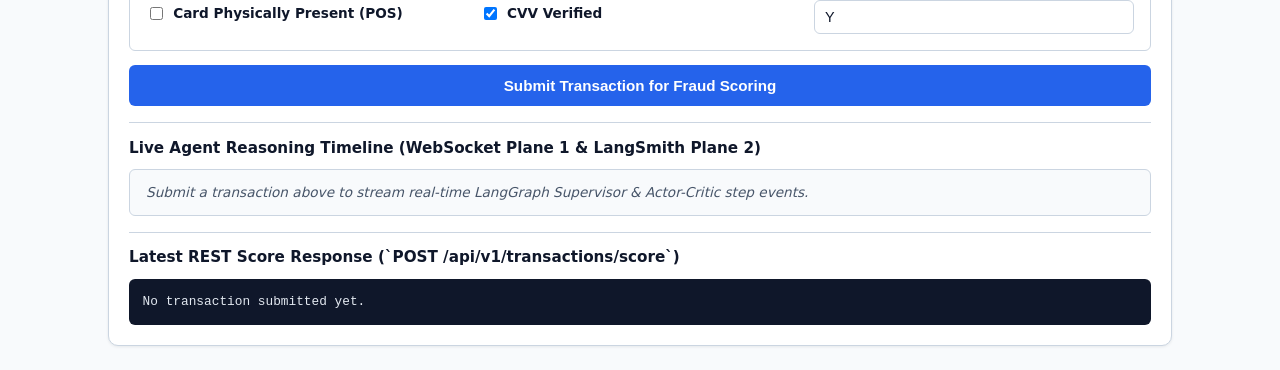
==== commit 26bbe895: "added langsmith" ====
--- a/src/web_client/static/index.html
+++ b/src/web_client/static/index.html
@@ -491,6 +491,28 @@
       </form>
 
       <div class="rest-response-box">
+        <div class="reasoning-card-header">
+          <h3>Live Agent Reasoning Timeline (WebSocket Plane 1 &amp; LangSmith Plane 2)</h3>
+          <a
+            id="langsmith-trace-link"
+            href="https://smith.langchain.com"
+            target="_blank"
+            rel="noopener noreferrer"
+            class="badge badge-trace-link hidden"
+          >
+            <span aria-hidden="true">🔍</span> View Trace in LangSmith
+          </a>
+        </div>
+        <div id="live-agent-reasoning-card" class="live-agent-reasoning-card" aria-live="polite">
+          <ol id="live-agent-timeline-list" class="agent-timeline-list" role="list">
+            <li class="agent-timeline-empty">
+              Submit a transaction above to stream real-time LangGraph Supervisor &amp; Actor-Critic step events.
+            </li>
+          </ol>
+        </div>
+      </div>
+
+      <div class="rest-response-box">
         <h3>Latest REST Score Response (`POST /api/v1/transactions/score`)</h3>
         <pre id="rest-score-output" class="code-output">No transaction submitted yet.</pre>
       </div>
--- a/src/web_client/static/styles.css
+++ b/src/web_client/static/styles.css
@@ -821,3 +821,84 @@
   color: var(--text-muted);
 }
 
+/* PRD-018: Live Agent Reasoning Timeline & LangSmith Trace Badge */
+.reasoning-card-header {
+  display: flex;
+  justify-content: space-between;
+  align-items: center;
+  flex-wrap: wrap;
+  gap: 0.5rem;
+  margin-bottom: 0.6rem;
+}
+
+.reasoning-card-header h3 {
+  margin: 0;
+}
+
+.badge-trace-link {
+  background-color: #eef2ff;
+  color: #1e40af;
+  border: 1px solid #bfdbfe;
+  text-decoration: none;
+  text-transform: none;
+  font-size: 0.8rem;
+  padding: 0.25rem 0.65rem;
+  transition: background-color 0.15s ease;
+}
+
+.badge-trace-link:hover {
+  background-color: #dbeafe;
+}
+
+.live-agent-reasoning-card {
+  border: 1px solid var(--border-color);
+  border-radius: var(--radius-sm);
+  background: #f8fafc;
+  padding: 0.75rem 1rem;
+}
+
+.agent-timeline-list {
+  list-style: none;
+  margin: 0;
+  padding: 0;
+  display: flex;
+  flex-direction: column;
+  gap: 0.45rem;
+}
+
+.agent-timeline-empty {
+  color: var(--text-secondary);
+  font-size: 0.85rem;
+  font-style: italic;
+}
+
+.agent-timeline-item {
+  display: flex;
+  align-items: baseline;
+  flex-wrap: wrap;
+  gap: 0.5rem;
+  font-size: 0.85rem;
+  padding: 0.35rem 0.5rem;
+  background: #ffffff;
+  border: 1px solid var(--border-color);
+  border-radius: var(--radius-sm);
+}
+
+.agent-timeline-node {
+  font-family: ui-monospace, SFMono-Regular, Menlo, Monaco, Consolas, monospace;
+  font-weight: 700;
+  color: var(--text-primary);
+}
+
+.agent-timeline-msg {
+  color: var(--text-secondary);
+  flex: 1 1 auto;
+}
+
+.agent-timeline-meta {
+  font-family: ui-monospace, SFMono-Regular, Menlo, Monaco, Consolas, monospace;
+  font-size: 0.75rem;
+  color: var(--text-muted);
+}
+
+
